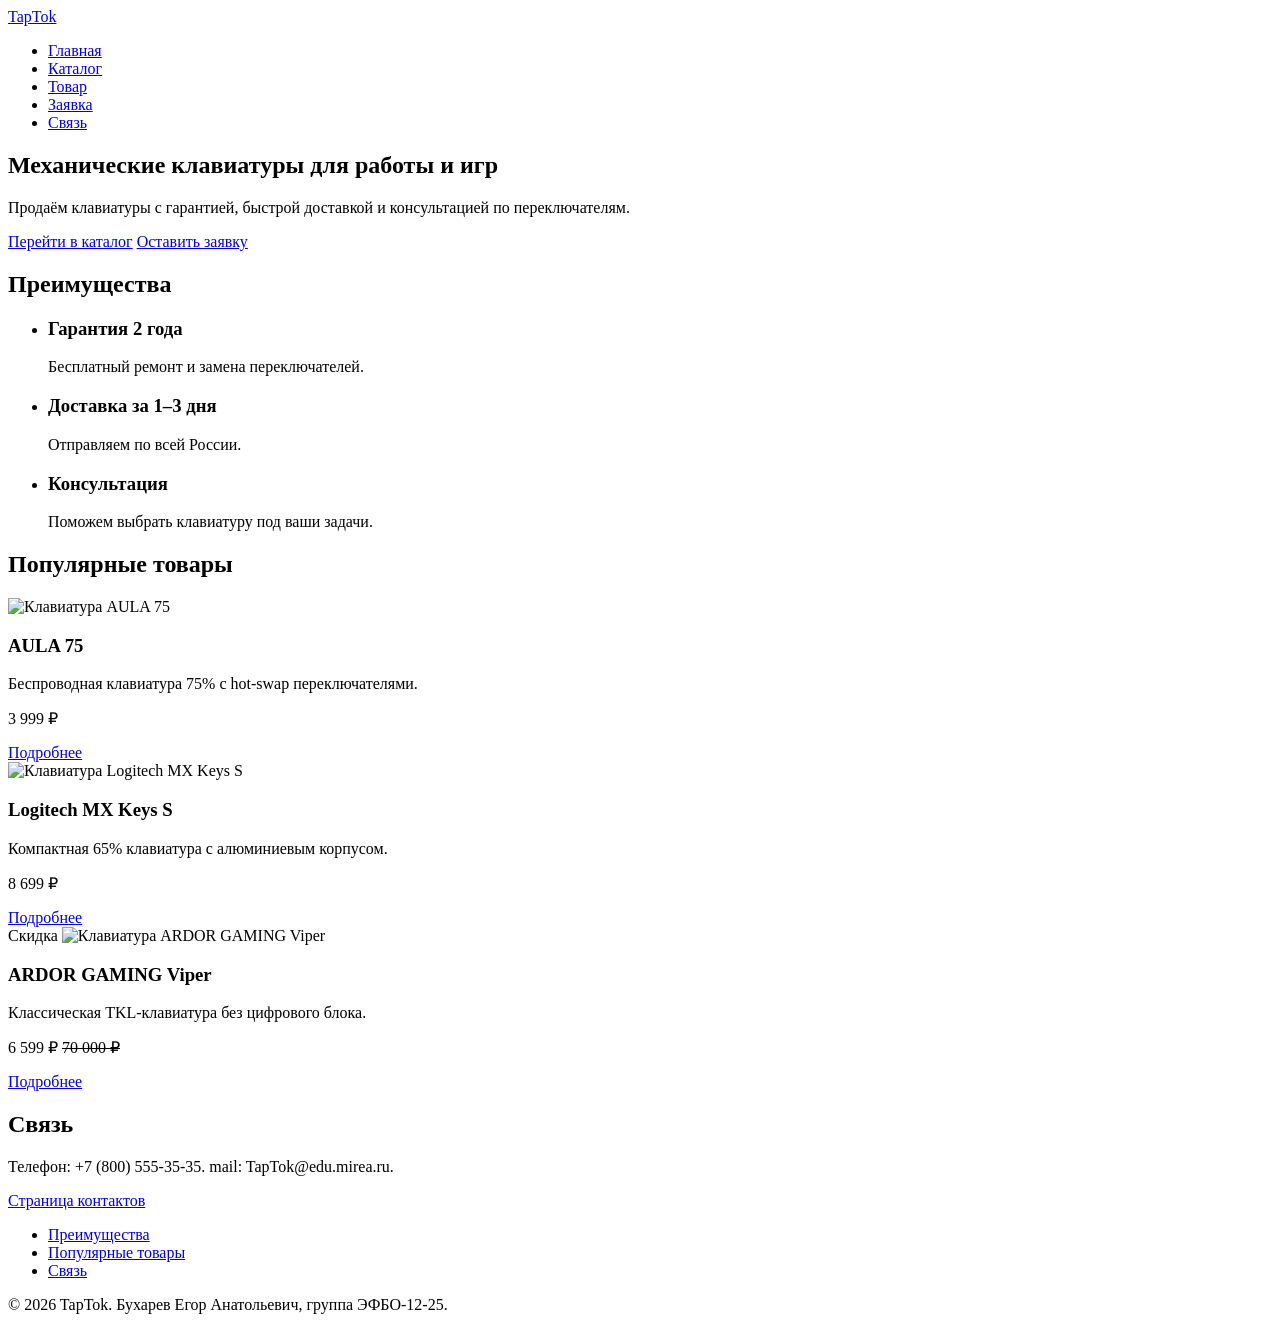
==== index.html @ 45977ce5 "Add files via upload" ====
<!DOCTYPE html>
<html lang="ru">
<head>
  <meta charset="UTF-8">
  <meta name="viewport" content="width=device-width, initial-scale=1.0">
  <title>TapTok — магазин механических клавиатур</title>
  <meta name="description" content="Интернет-магазин механических клавиатур TapTok: каталог, доставка, гарантия.">
  <link rel="stylesheet" href="css/style.css">
</head>
<body>
  <header class="site-header">
    <div class="container site-header__inner">
      <a class="site-header__logo" href="index.html">TapTok</a>
      <nav class="site-nav">
        <ul class="site-nav__list">
          <li class="site-nav__item"><a class="site-nav__link site-nav__link--active" href="index.html">Главная</a></li>
          <li class="site-nav__item"><a class="site-nav__link" href="catalog.html">Каталог</a></li>
          <li class="site-nav__item"><a class="site-nav__link" href="product.html">Товар</a></li>
          <li class="site-nav__item"><a class="site-nav__link" href="order.html">Заявка</a></li>
          <li class="site-nav__item"><a class="site-nav__link" href="contacts.html">Связь</a></li>
        </ul>
      </nav>
    </div>
  </header>

  <main>
    <section class="hero">
      <div class="container">
        <h1 class="hero__title">Механические клавиатуры для работы и игр</h1>
        <p class="hero__text">Продаём клавиатуры с гарантией, быстрой доставкой и консультацией по переключателям.</p>
        <div class="button-group">
          <a class="button" href="catalog.html">Перейти в каталог</a>
          <a class="button button--secondary" href="order.html">Оставить заявку</a>
        </div>
      </div>
    </section>

    <section class="section" id="advantages">
      <div class="container">
        <h2 class="section__title">Преимущества</h2>
        <ul class="advantages">
          <li class="advantages__item"><h3 class="advantages__title">Гарантия 2 года</h3><p>Бесплатный ремонт и замена переключателей.</p></li>
          <li class="advantages__item"><h3 class="advantages__title">Доставка за 1–3 дня</h3><p>Отправляем по всей России.</p></li>
          <li class="advantages__item"><h3 class="advantages__title">Консультация</h3><p>Поможем выбрать клавиатуру под ваши задачи.</p></li>
        </ul>
      </div>
    </section>

    <section class="section section--soft" id="popular">
      <div class="container">
        <h2 class="section__title">Популярные товары</h2>
        <div class="product-grid">
          <article class="product-card">
            <img class="product-card__image" src="images/AULA 75.jpg.webp" alt="Клавиатура AULA 75" width="420" height="220">
            <h3 class="product-card__title">AULA 75</h3>
            <p class="product-card__description">Беспроводная клавиатура 75% с hot-swap переключателями.</p>
            <p class="product-card__price">3 999 ₽</p>
            <a class="button product-card__button" href="product.html#aula-75">Подробнее</a>
          </article>
          <article class="product-card">
            <img class="product-card__image" src="images/Logitech MX Keys S.jpg" alt="Клавиатура Logitech MX Keys S" width="420" height="220">
            <h3 class="product-card__title">Logitech MX Keys S</h3>
            <p class="product-card__description">Компактная 65% клавиатура с алюминиевым корпусом.</p>
            <p class="product-card__price">8 699 ₽</p>
            <a class="button product-card__button" href="product.html#logitech-mx-keys-s">Подробнее</a>
          </article>
          <article class="product-card product-card--discount">
            <span class="product-card__badge product-card__badge--sale">Скидка</span>
            <img class="product-card__image" src="images/ARDOR GAMING Viper.jpg" alt="Клавиатура ARDOR GAMING Viper" width="420" height="220">
            <h3 class="product-card__title">ARDOR GAMING Viper</h3>
            <p class="product-card__description">Классическая TKL-клавиатура без цифрового блока.</p>
            <p class="product-card__price">6 599 ₽ <s class="product-card__price-old">70 000 ₽</s></p>
            <a class="button product-card__button" href="product.html#ardor-gaming-viper">Подробнее</a>
          </article>
        </div>
      </div>
    </section>

    <section class="section" id="contacts">
      <div class="container">
        <h2 class="section__title">Связь</h2>
        <p>Телефон: +7 (800) 555-35-35. mail: TapTok@edu.mirea.ru.</p>
        <a class="button" href="contacts.html">Страница контактов</a>
      </div>
    </section>
  </main>

  <footer class="site-footer">
    <div class="container">
      <ul class="site-footer__list">
        <li><a class="site-footer__link" href="index.html#advantages">Преимущества</a></li>
        <li><a class="site-footer__link" href="index.html#popular">Популярные товары</a></li>
        <li><a class="site-footer__link" href="index.html#contacts">Связь</a></li>
      </ul>
      <p class="site-footer__copy">© 2026 TapTok. Бухарев Егор Анатольевич, группа ЭФБО-12-25.</p>
    </div>
  </footer>
</body>
</html>
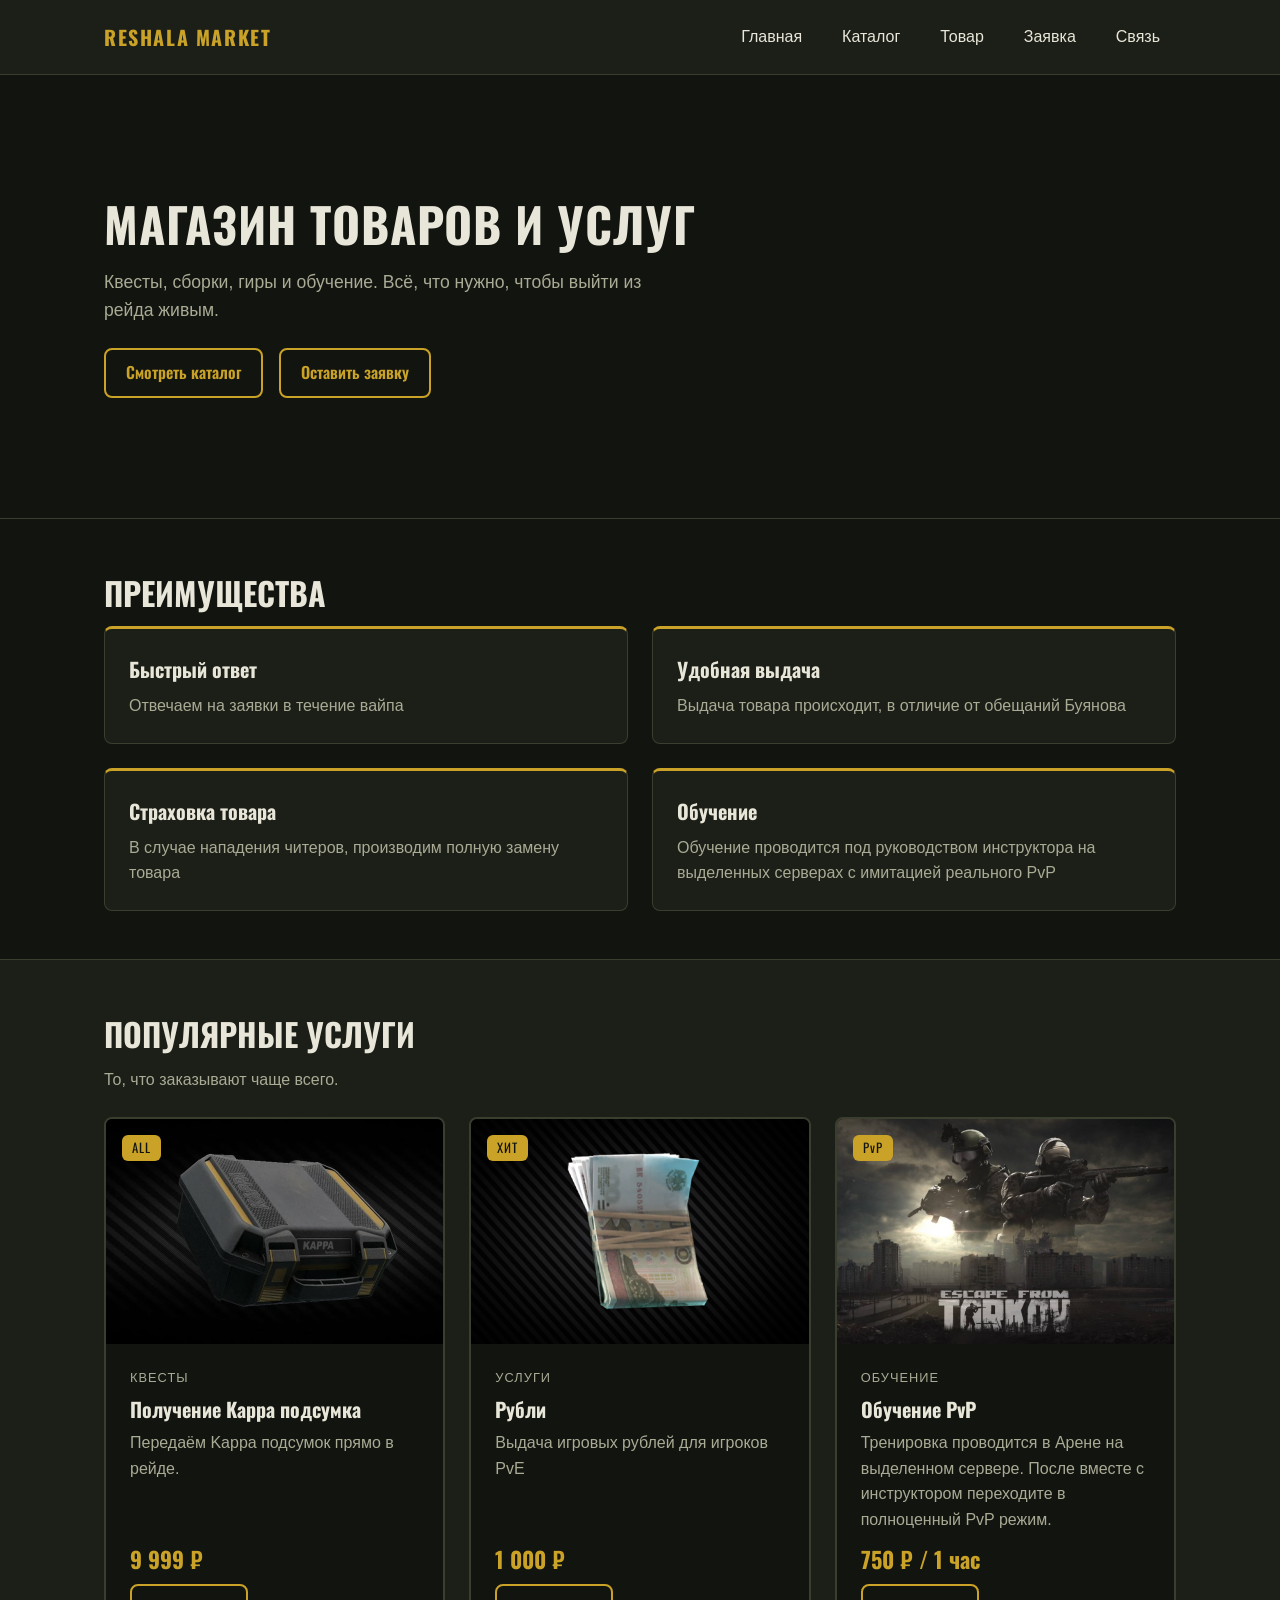
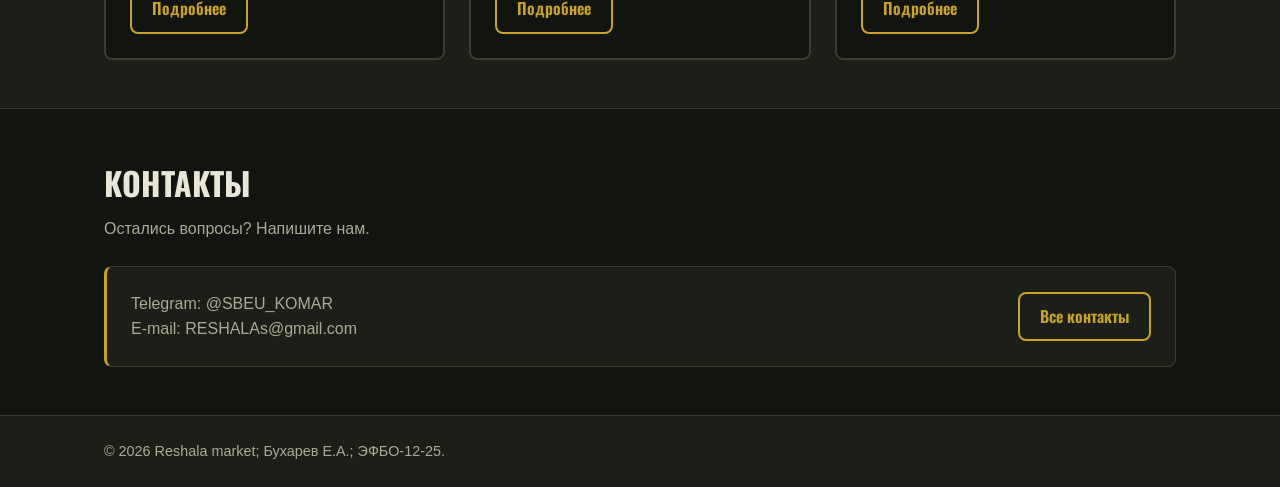
==== commit ac0f5c81: "Add files via upload" ====
--- a/index.html
+++ b/index.html
@@ -1,99 +1,225 @@
-<!DOCTYPE html>
-<html lang="ru">
-<head>
-  <meta charset="UTF-8">
-  <meta name="viewport" content="width=device-width, initial-scale=1.0">
-  <title>TapTok — магазин механических клавиатур</title>
-  <meta name="description" content="Интернет-магазин механических клавиатур TapTok: каталог, доставка, гарантия.">
-  <link rel="stylesheet" href="css/style.css">
-</head>
-<body>
-  <header class="site-header">
-    <div class="container site-header__inner">
-      <a class="site-header__logo" href="index.html">TapTok</a>
-      <nav class="site-nav">
-        <ul class="site-nav__list">
-          <li class="site-nav__item"><a class="site-nav__link site-nav__link--active" href="index.html">Главная</a></li>
-          <li class="site-nav__item"><a class="site-nav__link" href="catalog.html">Каталог</a></li>
-          <li class="site-nav__item"><a class="site-nav__link" href="product.html">Товар</a></li>
-          <li class="site-nav__item"><a class="site-nav__link" href="order.html">Заявка</a></li>
-          <li class="site-nav__item"><a class="site-nav__link" href="contacts.html">Связь</a></li>
-        </ul>
-      </nav>
-    </div>
-  </header>
-
-  <main>
-    <section class="hero">
-      <div class="container">
-        <h1 class="hero__title">Механические клавиатуры для работы и игр</h1>
-        <p class="hero__text">Продаём клавиатуры с гарантией, быстрой доставкой и консультацией по переключателям.</p>
-        <div class="button-group">
-          <a class="button" href="catalog.html">Перейти в каталог</a>
-          <a class="button button--secondary" href="order.html">Оставить заявку</a>
-        </div>
-      </div>
-    </section>
-
-    <section class="section" id="advantages">
-      <div class="container">
-        <h2 class="section__title">Преимущества</h2>
-        <ul class="advantages">
-          <li class="advantages__item"><h3 class="advantages__title">Гарантия 2 года</h3><p>Бесплатный ремонт и замена переключателей.</p></li>
-          <li class="advantages__item"><h3 class="advantages__title">Доставка за 1–3 дня</h3><p>Отправляем по всей России.</p></li>
-          <li class="advantages__item"><h3 class="advantages__title">Консультация</h3><p>Поможем выбрать клавиатуру под ваши задачи.</p></li>
-        </ul>
-      </div>
-    </section>
-
-    <section class="section section--soft" id="popular">
-      <div class="container">
-        <h2 class="section__title">Популярные товары</h2>
-        <div class="product-grid">
-          <article class="product-card">
-            <img class="product-card__image" src="images/AULA 75.jpg.webp" alt="Клавиатура AULA 75" width="420" height="220">
-            <h3 class="product-card__title">AULA 75</h3>
-            <p class="product-card__description">Беспроводная клавиатура 75% с hot-swap переключателями.</p>
-            <p class="product-card__price">3 999 ₽</p>
-            <a class="button product-card__button" href="product.html#aula-75">Подробнее</a>
-          </article>
-          <article class="product-card">
-            <img class="product-card__image" src="images/Logitech MX Keys S.jpg" alt="Клавиатура Logitech MX Keys S" width="420" height="220">
-            <h3 class="product-card__title">Logitech MX Keys S</h3>
-            <p class="product-card__description">Компактная 65% клавиатура с алюминиевым корпусом.</p>
-            <p class="product-card__price">8 699 ₽</p>
-            <a class="button product-card__button" href="product.html#logitech-mx-keys-s">Подробнее</a>
-          </article>
-          <article class="product-card product-card--discount">
-            <span class="product-card__badge product-card__badge--sale">Скидка</span>
-            <img class="product-card__image" src="images/ARDOR GAMING Viper.jpg" alt="Клавиатура ARDOR GAMING Viper" width="420" height="220">
-            <h3 class="product-card__title">ARDOR GAMING Viper</h3>
-            <p class="product-card__description">Классическая TKL-клавиатура без цифрового блока.</p>
-            <p class="product-card__price">6 599 ₽ <s class="product-card__price-old">70 000 ₽</s></p>
-            <a class="button product-card__button" href="product.html#ardor-gaming-viper">Подробнее</a>
-          </article>
-        </div>
-      </div>
-    </section>
-
-    <section class="section" id="contacts">
-      <div class="container">
-        <h2 class="section__title">Связь</h2>
-        <p>Телефон: +7 (800) 555-35-35. mail: TapTok@edu.mirea.ru.</p>
-        <a class="button" href="contacts.html">Страница контактов</a>
-      </div>
-    </section>
-  </main>
-
-  <footer class="site-footer">
-    <div class="container">
-      <ul class="site-footer__list">
-        <li><a class="site-footer__link" href="index.html#advantages">Преимущества</a></li>
-        <li><a class="site-footer__link" href="index.html#popular">Популярные товары</a></li>
-        <li><a class="site-footer__link" href="index.html#contacts">Связь</a></li>
-      </ul>
-      <p class="site-footer__copy">© 2026 TapTok. Бухарев Егор Анатольевич, группа ЭФБО-12-25.</p>
-    </div>
-  </footer>
-</body>
-</html>
+<!doctype html>
+<html lang="ru">
+  <head>
+    <meta charset="UTF-8" />
+    <meta name="viewport" content="width=device-width, initial-scale=1.0" />
+    <title>Reshala market</title>
+    <meta
+      name="description"
+      content="Магазин услуг для игроков Escape from Tarkov"
+    />
+    <!--показываем где брать стиль css и добавляем шрифты-->
+    <link rel="preconnect" href="https://fonts.googleapis.com" />
+    <link rel="preconnect" href="https://fonts.gstatic.com" crossorigin />
+    <link
+      href="https://fonts.googleapis.com/css2?family=Oswald:wght@500;700&display=swap"
+      rel="stylesheet"
+    />
+    <!--подключаем шрифт Oswald размр: 500*700-->
+    <link rel="stylesheet" href="css/style.css" />
+    <link rel="icon" href="images/favicon.svg" type="image/svg+xml" />
+  </head>
+  <body>
+    <!--создаём шапку сайта-->
+    <header class="site-header">
+      <div class="site-header__inner">
+        <a class="site-header__logo" href="index.html">Reshala market</a>
+        <nav class="site-nav" aria-label="Основное меню">
+          <!--лист пунктов меню-->
+          <ul class="site-nav__list">
+            <li class="site-nav__item">
+              <a class="site-nav__link" href="index.html">Главная</a>
+            </li>
+            <li class="site-nav__item">
+              <a class="site-nav__link" href="catalog.html">Каталог</a>
+            </li>
+            <li class="site-nav__item">
+              <a class="site-nav__link" href="product.html">Товар</a>
+            </li>
+            <li class="site-nav__item">
+              <a class="site-nav__link" href="order.html">Заявка</a>
+            </li>
+            <li class="site-nav__item">
+              <a class="site-nav__link" href="contacts.html">Связь</a>
+            </li>
+          </ul>
+        </nav>
+      </div>
+    </header>
+
+    <main>
+      <section class="hero">
+        <!--autoplay-начинает воспроизведение сразу; loop-повторяет по кругу; playsinline-на телефонах играет прямо на странице,
+        а не открывать плеер на весь экран.-->
+        <video
+          class="hero__video"
+          autoplay
+          muted
+          loop
+          playsinline
+          aria-hidden="true"
+        >
+          <source src="video/hero_back.mp4" type="video/mp4" />
+        </video>
+        <!--содержимое hero -------------------------------------------------------------------- -->
+        <div class="page-container hero__content">
+          <h1 class="hero__title">Магазин товаров и услуг</h1>
+          <p class="hero__text">
+            Квесты, сборки, гиры и обучение. Всё, что нужно, чтобы выйти из
+            рейда живым.
+          </p>
+          <div class="hero__actions">
+            <a class="button button--secondary" href="catalog.html"
+              >Смотреть каталог</a
+            >
+            <a class="button button--secondary" href="order.html"
+              >Оставить заявку</a
+            >
+          </div>
+        </div>
+      </section>
+      <!--раздел приемуществ -------------------------------------------------------------- -->
+      <section class="section" id="advantages">
+        <div class="page-container">
+          <h2 class="section__title">Преимущества</h2>
+          <ul class="advantages">
+            <li class="advantage">
+              <h3 class="advantage__title">Быстрый ответ</h3>
+              <p class="advantage__text">Отвечаем на заявки в течение вайпа</p>
+            </li>
+            <li class="advantage">
+              <h3 class="advantage__title">Удобная выдача</h3>
+              <p class="advantage__text">
+                Выдача товара происходит, в отличие от обещаний Буянова
+              </p>
+            </li>
+            <li class="advantage">
+              <h3 class="advantage__title">Страховка товара</h3>
+              <p class="advantage__text">
+                В случае нападения читеров, производим полную замену товара
+              </p>
+            </li>
+            <li class="advantage">
+              <h3 class="advantage__title">Обучение</h3>
+              <p class="advantage__text">
+                Обучение проводится под руководством инструктора на выделенных серверах с имитацией реального PvP
+              </p>
+            </li>
+          </ul>
+        </div>
+      </section>
+      <!--раздел популярных услуг ------------------------------------------------------------------------------- -->
+      <section class="section section--alt" id="popular">
+        <div class="page-container">
+          <h2 class="section__title">Популярные услуги</h2>
+          <p class="section__lead">То, что заказывают чаще всего.</p>
+          <ul class="product-grid">
+            <li class="product-grid__item">
+              <article class="product-card">
+                <span class="product-card__badge">ALL</span>
+                <img
+                  class="product-card__image"
+                  src="images/kappa.jpg"
+                  alt="Каппа подсумок"
+                  width="640"
+                  height="360"
+                  loading="lazy"
+                />
+                <div class="product-card__body">
+                  <p class="product-card__category">Квесты</p>
+                  <h3 class="product-card__title">Получение Kappa подсумка</h3>
+                  <p class="product-card__description">
+                    Передаём Kappa подсумок прямо в рейде.
+                  </p>
+                  <p class="product-card__price">9 999 ₽</p>
+                  <a
+                    class="button button--secondary product-card__button"
+                    href="product.html#kappa"
+                    >Подробнее</a
+                  >
+                </div>
+              </article>
+            </li>
+            <li class="product-grid__item">
+              <article class="product-card">
+                <span class="product-card__badge">ХИТ</span>
+                <img
+                  class="product-card__image"
+                  src="images/rub.png"
+                  alt="Покупка игровых рублей"
+                  width="640"
+                  height="360"
+                  loading="lazy"
+                />
+                <div class="product-card__body">
+                  <p class="product-card__category">Услуги</p>
+                  <h3 class="product-card__title">Рубли</h3>
+                  <p class="product-card__description">
+                    Выдача игровых рублей для игроков PvE
+                  </p>
+                  <p class="product-card__price">1 000 ₽</p>
+                  <a
+                    class="button button--secondary product-card__button"
+                    href="product.html#rubles"
+                    >Подробнее</a
+                  >
+                </div>
+              </article>
+            </li>
+            <li class="product-grid__item">
+              <article class="product-card">
+                <span class="product-card__badge">PvP</span>
+                <img
+                  class="product-card__image"
+                  src="images/pvp.jpg"
+                  alt="Обучение PvP"
+                  width="640"
+                  height="360"
+                  loading="lazy"
+                />
+                <div class="product-card__body">
+                  <p class="product-card__category">Обучение</p>
+                  <h3 class="product-card__title">Обучение PvP</h3>
+                  <p class="product-card__description">
+                    Тренировка проводится в Арене на выделенном сервере. После вместе с инструктором переходите в полноценный PvP режим.
+                  </p>
+                  <p class="product-card__price">750 ₽ / 1 час</p>
+                  <a
+                    class="button button--secondary product-card__button"
+                    href="product.html#pvp"
+                    >Подробнее</a
+                  >
+                </div>
+              </article>
+            </li>
+          </ul>
+        </div>
+      </section>
+      <!--блок контактов --------------------------------------------------------------------------------------- -->
+      <section class="section" id="contacts">
+        <div class="page-container">
+          <h2 class="section__title">Контакты</h2>
+          <p class="section__lead">Остались вопросы? Напишите нам.</p>
+          <aside class="contact-box">
+            <div class="contact-box__info">
+              <p class="contact-box__text">Telegram: @SBEU_KOMAR</p>
+              <p class="contact-box__text">E-mail: RESHALAs@gmail.com</p>
+            </div>
+            <a class="button button--secondary" href="contacts.html"
+              >Все контакты</a
+            >
+          </aside>
+        </div>
+      </section>
+    </main>
+
+    <footer class="site-footer">
+      <!--подвал ------------------------------------------------------------------------------ -->
+      <div class="site-footer__inner">
+        <p class="site-footer__text">
+          © 2026 Reshala market; Бухарев Е.А.; ЭФБО-12-25.
+        </p>
+      </div>
+    </footer>
+  </body>
+</html>
--- a/css/style.css
+++ b/css/style.css
@@ -0,0 +1,868 @@
+:root {
+  --color-bg: #12140f;
+  --color-surface: #1c1f17;
+  --color-text: #e8e6d9;
+  --color-primary: #c9a227;
+  --color-primary-dark: #a88519;
+  --color-on-primary: #12140f;
+  --color-border: #3a3e2e;
+  --color-muted: #a9ab95;
+  --color-danger: #c0392b;
+  --space-sm: 8px;
+  --space-md: 16px;
+  --space-lg: 24px;
+  --space-xl: 48px;
+  --radius-sm: 6px;
+  --radius-md: 8px;
+  --font-heading: "Oswald", "Arial Narrow", sans-serif;
+}
+
+*,
+*::before,
+*::after {
+  box-sizing: border-box;
+}
+/*растягиваем пространство меж шапкой и подвалом*/
+main {
+  flex: 1;
+}
+
+body {
+  display: flex;
+  flex-direction: column; /*выстовляем flex-ы в колонку*/
+  min-height: 100vh;
+  margin: 0;
+  font-family: Arial, sans-serif;
+  line-height: 1.6;
+  background-color: var(--color-bg);
+  color: var(--color-text);
+}
+
+a {
+  color: var(--color-primary);
+}
+/* видимый контур у любой ссылки при выборе клавишей Tab */
+a:focus-visible {
+  outline: 2px solid var(--color-primary);
+  outline-offset: 3px;
+}
+/* шрифт для заголовков, кнопок */
+h1,
+h2,
+h3,
+.site-header__logo,
+.button {
+  font-family: var(--font-heading);
+}
+/*шапка*/
+.site-header {
+  background-color: var(--color-surface);
+  border-bottom: 1px solid var(--color-border); /*разделительная линия меж шапкой и основной стр*/
+}
+
+.site-header__inner {
+  display: flex;
+  flex-wrap: wrap;
+  align-items: center;
+  justify-content: space-between; /*раскидываем по краям(лого слева, меню справа)*/
+  gap: var(--space-lg);
+  max-width: 1120px;
+  margin: 0 auto;
+  padding: var(--space-md) var(--space-lg);
+}
+/*создаём лого*/
+.site-header__logo {
+  font-size: 1.25rem;
+  font-weight: 800;
+  text-transform: uppercase; /*все буквы заглавные*/
+  letter-spacing: 0.08em;
+  text-decoration: none; /*убираем подчёркивание у ссылки*/
+}
+/*разделы*/
+.site-nav__list {
+  display: flex; /*пункты меню в одну строчку*/
+  flex-wrap: wrap;
+  gap: var(--space-sm);
+  margin: 0;
+  padding: 0;
+  list-style: none; /*убираем маркеры списка*/
+}
+/*ссылки разделов*/
+.site-nav__link {
+  display: block; /*превращаем ссылку в блок: отступы со всех сторон + область нажатия больше*/
+  padding: var(--space-sm) var(--space-md);
+  border-radius: var(--radius-sm); /*скруглённый радиус блока*/
+  color: var(--color-text);
+  text-decoration: none;
+}
+/*hover - состояние, когда курсор над элементом*/
+.site-nav__link:hover {
+  background-color: var(--color-primary);
+  color: var(--color-on-primary);
+}
+/*оформление подвала*/
+.site-footer {
+  background-color: var(--color-surface);
+  border-top: 1px solid var(--color-border); /*полоска меж main и подвалом*/
+}
+/*выравнивание подвала и оформление*/
+.site-footer__inner {
+  max-width: 1120px;
+  margin: 0 auto;
+  padding: var(--space-lg); /*даём пространство*/
+  display: flex; /* текст и меню в одну строку */
+  flex-wrap: wrap;
+  align-items: center;
+  justify-content: space-between;
+}
+/*шаманим над текстом в подвале */
+.site-footer__text {
+  margin: 0;
+  color: var(--color-muted);
+  font-size: 0.9rem; /*размер текста*/
+}
+/* список ссылок в подвале */
+.site-footer__list {
+  display: flex;
+  flex-wrap: wrap;
+  gap: var(--space-md);
+  margin: 0;
+  padding: 0;
+  list-style: none;
+}
+
+.site-footer__link {
+  color: var(--color-muted);
+  text-decoration: none;
+}
+
+.site-footer__link:hover {
+  color: var(--color-primary);
+  text-decoration: underline;
+}
+/* плавная прокрутка к якорям */
+html {
+  scroll-behavior: smooth;
+}
+/* общий контейнер */
+.page-container {
+  max-width: 1120px;
+  margin: 0 auto;
+  padding: 0 var(--space-lg);
+}
+
+.hero__title {
+  max-width: 680px;
+  margin: 0 0 var(--space-md);
+  font-size: 3rem;
+  font-weight: 700;
+  line-height: 1.2;
+  text-transform: uppercase; /* все буквы заглавные */
+  letter-spacing: 0.02em;
+}
+
+.hero__text {
+  max-width: 560px;
+  margin: 0 0 var(--space-lg);
+  color: var(--color-muted);
+  font-size: 1.1rem;
+}
+/* flexbox */
+.hero__actions {
+  display: flex;
+  flex-wrap: wrap; /* кнопки переносятся, если не хватает места */
+  gap: var(--space-md);
+}
+/* кнопки */
+.button {
+  display: inline-block;
+  padding: 10px 20px;
+  border: 2px solid var(--color-primary);
+  border-radius: var(--radius-md);
+  font-size: 1rem;
+  line-height: 1.6;
+  font-weight: 600;
+  transition:
+    background-color 0.4s ease,
+    color 0.2s ease;
+  text-decoration: none;
+  cursor: pointer;
+}
+/* кнопка без заливки */
+.button--secondary {
+  background-color: transparent;
+  color: var(--color-primary);
+}
+
+.button--secondary:hover {
+  background-color: var(--color-primary);
+  color: var(--color-on-primary);
+}
+/* видимый фокус при навигации клавишей Tab */
+.button:focus-visible {
+  outline: 2px solid var(--color-text);
+  outline-offset: 3px;
+}
+.hero {
+  position: relative; /*делает блок основным местом отч=счёта для элементов с absolute*/
+  overflow: hidden; /*обрезка всего, что не входит в блок*/
+  padding: 120px 0; /*размер блока*/
+  background-color: var(--color-bg); /*на всякий, если видео не загрузит*/
+  border-bottom: 1px solid var(--color-border);
+}
+/* выравнивание и рястягиваем видео */
+.hero__video {
+  position: absolute;
+  top: 0;
+  left: 0;
+  z-index: 0;
+  width: 100%;
+  height: 100%;
+  object-fit: cover; /*обрезка лишнего и заполняет всю область*/
+}
+/*создаём виртуальный блок для затемнения видео*/
+.hero::before {
+  content: "";
+  position: absolute;
+  inset: 0;
+  z-index: 1;
+  background: linear-gradient(
+    90deg,
+    rgba(18, 20, 15, 0.92) 0%,
+    /*затемнение видео*/ rgba(18, 20, 15, 0.6) 60%,
+    rgba(18, 20, 15, 0.3) 100%
+  );
+}
+/* слой главного текста hero */
+.hero__content {
+  position: relative;
+  z-index: 2;
+}
+/* обычный раздел страницы */
+.section {
+  padding: var(--space-xl) 0;
+}
+
+.section__title {
+  margin: 0 0 var(--space-sm);
+  font-size: 2rem;
+  text-transform: uppercase; /*капс*/
+}
+
+.section__lead {
+  margin: 0 0 var(--space-lg);
+  color: var(--color-muted);
+}
+/* сетка карточек преимуществ */
+.advantages {
+  display: grid;
+  grid-template-columns: repeat(auto-fit, minmax(350px, 1fr));
+  gap: var(--space-lg);
+  margin: 0;
+  padding: 0;
+  list-style: none;
+}
+/* блок карточки преимущества */
+.advantage {
+  padding: var(--space-lg);
+  border: 1px solid var(--color-border); /* тонкая рамка */
+  border-top: 3px solid var(--color-primary);
+  border-radius: var(--radius-md); /* скругление углов */
+  background-color: var(--color-surface);
+}
+/*отступы внутри блока*/
+.advantage__title {
+  margin: 0 0 var(--space-sm);
+  font-size: 1.25rem;
+}
+/*убираем отступы текста*/
+.advantage__text {
+  margin: 0;
+  color: var(--color-muted);
+}
+/* вариант раздела с другим фоном */
+.section--alt {
+  background-color: var(--color-surface);
+  border-block: 1px solid var(--color-border);
+}
+/* сетка карточек услуг */
+.product-grid {
+  display: grid;
+  grid-template-columns: repeat(auto-fill, minmax(280px, 1fr));
+  gap: var(--space-lg);
+  margin: 0;
+  padding: 0;
+  list-style: none;
+}
+/* сетка карточек в каталоге */
+.product-grid--catalog {
+  grid-template-columns: repeat(auto-fill, minmax(220px, 1fr));
+}
+/* пункт списка тянется на всю высоту ячейки сетки */
+.product-grid__item {
+  display: flex;
+}
+/* карточка услуги */
+.product-card {
+  position: relative; /* точка отсчёта для бейджа */
+  display: flex;
+  flex-direction: column; /* картинка сверху, текст под ней */
+  width: 100%;
+  overflow: hidden; /* углы картинки обрезаются по скруглению карточки */
+  border: 2px solid var(--color-border);
+  border-radius: var(--radius-md);
+  background-color: var(--color-bg);
+  transition:
+    transform 0.4s ease,
+    border-color 0.2s ease;
+}
+
+.product-card:hover {
+  transform: translateY(-4px);
+  border-color: var(--color-primary);
+}
+
+.product-card__image {
+  width: 100%;
+  height: auto;
+  aspect-ratio: 3 / 2;
+  object-fit: cover;
+}
+
+.product-card__body {
+  display: flex;
+  flex: 1;
+  flex-direction: column;
+  gap: var(--space-sm);
+  padding: var(--space-lg);
+}
+
+.product-card__category {
+  margin: 0;
+  color: var(--color-muted);
+  font-size: 0.8rem;
+  text-transform: uppercase;
+  letter-spacing: 0.08em;
+}
+
+.product-card__title {
+  margin: 0;
+  font-size: 1.25rem;
+  line-height: 1.3;
+}
+
+.product-card__description {
+  flex: 1;
+  margin: 0;
+  color: var(--color-muted);
+}
+
+.product-card__price {
+  margin: 0;
+  color: var(--color-primary);
+  font-family: var(--font-heading);
+  font-size: 1.4rem;
+  font-weight: 700;
+}
+
+.product-card__button {
+  align-self: flex-start;
+}
+/* бейдж поверх картинки */
+.product-card__badge {
+  position: absolute; /* вынимаем из потока, ставим по координатам */
+  top: var(--space-md); /* 16px от верха карточки */
+  left: var(--space-md); /* 16px от левого края */
+  z-index: 2;
+  padding: 3px 10px;
+  border-radius: var(--radius-sm);
+  background-color: var(--color-primary);
+  color: var(--color-on-primary);
+  font-family: var(--font-heading);
+  font-size: 0.8rem;
+  letter-spacing: 0.08em;
+}
+/* блок контактов */
+.contact-box {
+  display: flex;
+  flex-wrap: wrap;
+  align-items: center; /* центрируем */
+  justify-content: space-between; /* текст слева, кнопка справа */
+  gap: var(--space-md);
+  padding: var(--space-lg);
+  border: 1px solid var(--color-border);
+  border-left: 3px solid var(--color-primary);
+  border-radius: var(--radius-md);
+  background-color: var(--color-surface);
+}
+
+.contact-box__text {
+  margin: 0;
+  color: var(--color-muted);
+}
+/* каталог --------------------------------------------------------------------------------------*/
+/* заголовок внутренней страницы */
+.page-header {
+  padding: var(--space-xl) 0 var(--space-lg);
+}
+
+.page-header__title {
+  margin: 0 0 var(--space-sm);
+  font-size: 2.5rem;
+  text-transform: uppercase;
+}
+
+.page-header__lead {
+  margin: 0;
+  color: var(--color-muted);
+}
+
+.site-nav__link--active {
+  background-color: var(--color-primary);
+  color: var(--color-on-primary);
+}
+
+.catalog-layout {
+  display: grid;
+  grid-template-columns: 280px minmax(0, 1fr);
+  grid-template-areas: "filters products";
+  gap: var(--space-lg);
+  align-items: start;
+  padding-bottom: var(--space-xl);
+}
+
+.catalog-filters {
+  grid-area: filters;
+  position: sticky;
+  top: var(--space-lg);
+  padding: var(--space-lg);
+  border: 1px solid var(--color-border);
+  border-radius: var(--radius-md);
+  background-color: var(--color-surface);
+}
+
+.catalog-products {
+  grid-area: products;
+}
+
+.catalog-filters__title {
+  margin: 0 0 var(--space-md);
+  font-size: 1.25rem;
+}
+
+.catalog-filters__group {
+  margin: 0 0 var(--space-md);
+  padding: 0;
+  border: 0;
+}
+
+.catalog-filters__legend {
+  margin-bottom: var(--space-sm);
+  padding: 0;
+  color: var(--color-muted);
+  font-size: 0.85rem;
+  text-transform: uppercase;
+  letter-spacing: 0.06em;
+}
+
+.catalog-filters__option {
+  display: flex;
+  align-items: center;
+  gap: var(--space-sm);
+  padding: 4px 0;
+  cursor: pointer;
+}
+
+.catalog-filters__input {
+  accent-color: var(--color-primary);
+}
+
+.catalog-filters__actions {
+  display: flex;
+  flex-direction: column;
+  gap: var(--space-sm);
+}
+/* неактивная кнопка */
+button:disabled,
+.button--disabled {
+  opacity: 0.6; /* бледнее обычной */
+  cursor: not-allowed; /* курсор «запрещено» */
+}
+
+/* у неактивной кнопки не должно быть эффекта наведения */
+.button:disabled:hover {
+  background-color: transparent;
+  color: var(--color-primary);
+}
+/* хлебные крошки ------------------------------------------------------------------------------------------------------ */
+.breadcrumbs {
+  padding: var(--space-md) 0;
+  font-size: 0.9rem;
+}
+
+.breadcrumbs__list {
+  display: flex;
+  flex-wrap: wrap;
+  gap: var(--space-sm);
+  margin: 0;
+  padding: 0;
+  list-style: none;
+}
+
+.breadcrumbs__item + .breadcrumbs__item::before {
+  content: "/";
+  margin-right: var(--space-sm);
+  color: var(--color-muted);
+}
+
+.breadcrumbs__link {
+  color: var(--color-muted);
+}
+
+.breadcrumbs__link:hover {
+  color: var(--color-primary);
+}
+
+.breadcrumbs__current {
+  color: var(--color-text);
+}
+/* страница товара */
+.product-page {
+  display: grid;
+  grid-template-columns: minmax(0, 1fr) minmax(0, 1fr);
+  gap: var(--space-xl);
+  align-items: center;
+  padding: var(--space-lg) 0 var(--space-xl);
+}
+
+.product-page__image {
+  width: 100%;
+  height: auto;
+  border: 2px solid var(--color-border);
+  border-radius: var(--radius-md);
+}
+
+.product-page__category {
+  margin: 0 0 var(--space-sm);
+  color: var(--color-muted);
+  font-size: 0.85rem;
+  text-transform: uppercase;
+  letter-spacing: 0.08em;
+}
+
+.product-page__title {
+  margin: 0 0 var(--space-md);
+  font-size: 2.2rem;
+  line-height: 1.2;
+  text-transform: uppercase;
+}
+
+.product-page__description {
+  margin: 0 0 var(--space-md);
+  color: var(--color-muted);
+}
+
+.product-page__features {
+  margin: 0 0 var(--space-lg);
+  padding-left: var(--space-lg); /* оставляем место для маркеров списка */
+  color: var(--color-muted);
+}
+
+.product-page__price {
+  margin: 0 0 var(--space-lg);
+  color: var(--color-primary);
+  font-family: var(--font-heading);
+  font-size: 2rem;
+  font-weight: 700;
+}
+
+.product-page__actions {
+  display: flex;
+  flex-wrap: wrap;
+  gap: var(--space-md);
+}
+/* товар ------------------------------------------------------------------------------------------------ */
+/* линия между соседними товарами */
+.product-page + .product-page {
+  padding-top: var(--space-xl);
+  border-top: 1px solid var(--color-border);
+}
+/* форма заявки ----------------------------------------------------------------------------------------- */
+.order-form {
+  display: flex;
+  flex-direction: column;
+  gap: var(--space-md);
+  max-width: 560px;
+  padding: var(--space-lg);
+  border: 1px solid var(--color-border);
+  border-radius: var(--radius-md);
+  background-color: var(--color-surface);
+}
+
+.order-form__field {
+  display: flex;
+  flex-direction: column;
+  gap: var(--space-sm);
+}
+
+.order-form__label {
+  color: var(--color-muted);
+  font-size: 0.85rem;
+  text-transform: uppercase;
+  letter-spacing: 0.06em;
+}
+
+.order-form__input {
+  padding: 10px var(--space-md);
+  border: 1px solid var(--color-border);
+  border-radius: var(--radius-sm);
+  background-color: var(--color-bg);
+  color: var(--color-text);
+  font-family: inherit;
+  font-size: 1rem;
+}
+
+.order-form__input::placeholder {
+  color: var(--color-muted);
+  opacity: 0.6;
+}
+
+.order-form__input:focus-visible {
+  outline: 2px solid var(--color-primary);
+  outline-offset: 2px;
+}
+
+.order-form__input {
+  width: 100%;
+}
+
+textarea.order-form__input {
+  resize: vertical;
+}
+
+.order-form__group {
+  margin: 0;
+  padding: 0;
+  border: 0;
+}
+
+.order-form__legend {
+  margin-bottom: var(--space-sm);
+  padding: 0;
+  color: var(--color-muted);
+  font-size: 0.85rem;
+  text-transform: uppercase;
+  letter-spacing: 0.06em;
+}
+
+.order-form__option {
+  display: flex;
+  align-items: center;
+  gap: var(--space-sm);
+  padding: 4px 0;
+  cursor: pointer;
+}
+
+.order-form__radio {
+  accent-color: var(--color-primary);
+}
+
+/* кнопка с заливкой */
+.button--primary {
+  background-color: var(--color-primary);
+  color: var(--color-on-primary);
+}
+
+.button--primary:hover {
+  background-color: var(--color-primary-dark);
+  border-color: var(--color-primary-dark);
+}
+
+.order-form__options {
+  display: flex;
+  flex-wrap: wrap;
+  gap: var(--space-sm) var(--space-lg);
+}
+
+/* checkbox */
+.order-form__checkbox {
+  accent-color: var(--color-primary);
+}
+
+.order-form__consent {
+  align-items: flex-start;
+  color: var(--color-muted);
+  font-size: 0.9rem;
+}
+
+.order-form__consent .order-form__checkbox {
+  margin-top: 4px;
+}
+
+/* модальное окно ----------------------------------------------------------------------------------- */
+.modal {
+  position: fixed;
+  inset: 0;
+  z-index: 100;
+  display: none;
+  align-items: center;
+  justify-content: center;
+  padding: var(--space-md);
+  background-color: rgba(18, 20, 15, 0.85);
+}
+
+.modal:target {
+  display: flex;
+}
+
+.modal__box {
+  width: 100%;
+  max-width: 440px;
+  padding: var(--space-lg);
+  border: 1px solid var(--color-border);
+  border-top: 3px solid var(--color-primary);
+  border-radius: var(--radius-md);
+  background-color: var(--color-surface);
+}
+
+.modal__title {
+  margin: 0 0 var(--space-sm);
+  font-size: 1.5rem;
+  text-transform: uppercase;
+}
+
+.modal__text {
+  margin: 0 0 var(--space-lg);
+  color: var(--color-muted);
+}
+
+/* контакты ------------------------------------------------------------------------------------------ */
+.contacts-grid {
+  display: grid;
+  grid-template-columns: repeat(auto-fit, minmax(240px, 1fr));
+  gap: var(--space-lg);
+  margin: 0;
+  padding: 0;
+  list-style: none;
+}
+
+.contact-card {
+  padding: var(--space-lg);
+  border: 1px solid var(--color-border);
+  border-top: 3px solid var(--color-primary);
+  border-radius: var(--radius-md);
+  background-color: var(--color-surface);
+}
+
+.contact-card__title {
+  margin: 0 0 var(--space-sm);
+  color: var(--color-muted);
+  font-size: 0.85rem;
+  text-transform: uppercase;
+  letter-spacing: 0.08em;
+}
+
+.contact-card__link {
+  font-family: var(--font-heading);
+  font-size: 1.25rem;
+  text-decoration: none;
+  overflow-wrap: anywhere;
+}
+
+.contact-card__link:hover {
+  text-decoration: underline;
+}
+
+.contact-card__text {
+  margin: 0;
+  font-family: var(--font-heading);
+  font-size: 1.25rem;
+}
+
+.contacts-grid + .contact-box {
+  margin-top: var(--space-xl);
+}
+
+/* адаптивность для телефонов ----------------------------------------------------------------------------- */
+@media (max-width: 767px) {
+  /* общее для внутренних страниц */
+  .page-header__title {
+    font-size: 1.8rem;
+  }
+
+    /* шапка */
+  .site-header__inner {
+    gap: var(--space-sm);
+    padding: var(--space-sm) var(--space-md);
+  }
+
+  .site-header__logo {
+    font-size: 1.1rem;
+  }
+
+  .site-nav {
+    width: 100%;
+  }
+
+  .site-nav__list {
+    justify-content: space-between;
+    gap: 0;
+  }
+
+  .site-nav__link {
+    padding: 6px;
+    font-size: 0.9rem;
+  }
+
+  /* форма заявки */
+  .order-form {
+    padding: var(--space-md);
+  }
+
+  /* главная */
+  .hero {
+    padding: 64px 0;
+  }
+
+  .hero__title {
+    font-size: 2rem;
+  }
+
+  .hero__text {
+    font-size: 1rem;
+  }
+
+  .advantages {
+    grid-template-columns: minmax(0, 1fr);
+  }
+
+  /* каталог */
+  .catalog-layout {
+    grid-template-columns: minmax(0, 1fr);
+    grid-template-areas:
+      "filters"
+      "products";
+  }
+
+  .catalog-filters {
+    position: static;
+  }
+
+  /* страница товара */
+  .product-page {
+    grid-template-columns: minmax(0, 1fr);
+    gap: var(--space-lg);
+  }
+
+  .product-page__title,
+  .product-page__price {
+    font-size: 1.6rem;
+  }
+    .hero__video {
+    transform: scale(1.35);
+  }
+}
+
+.product-grid__item[hidden] {
+  display: none;
+}
